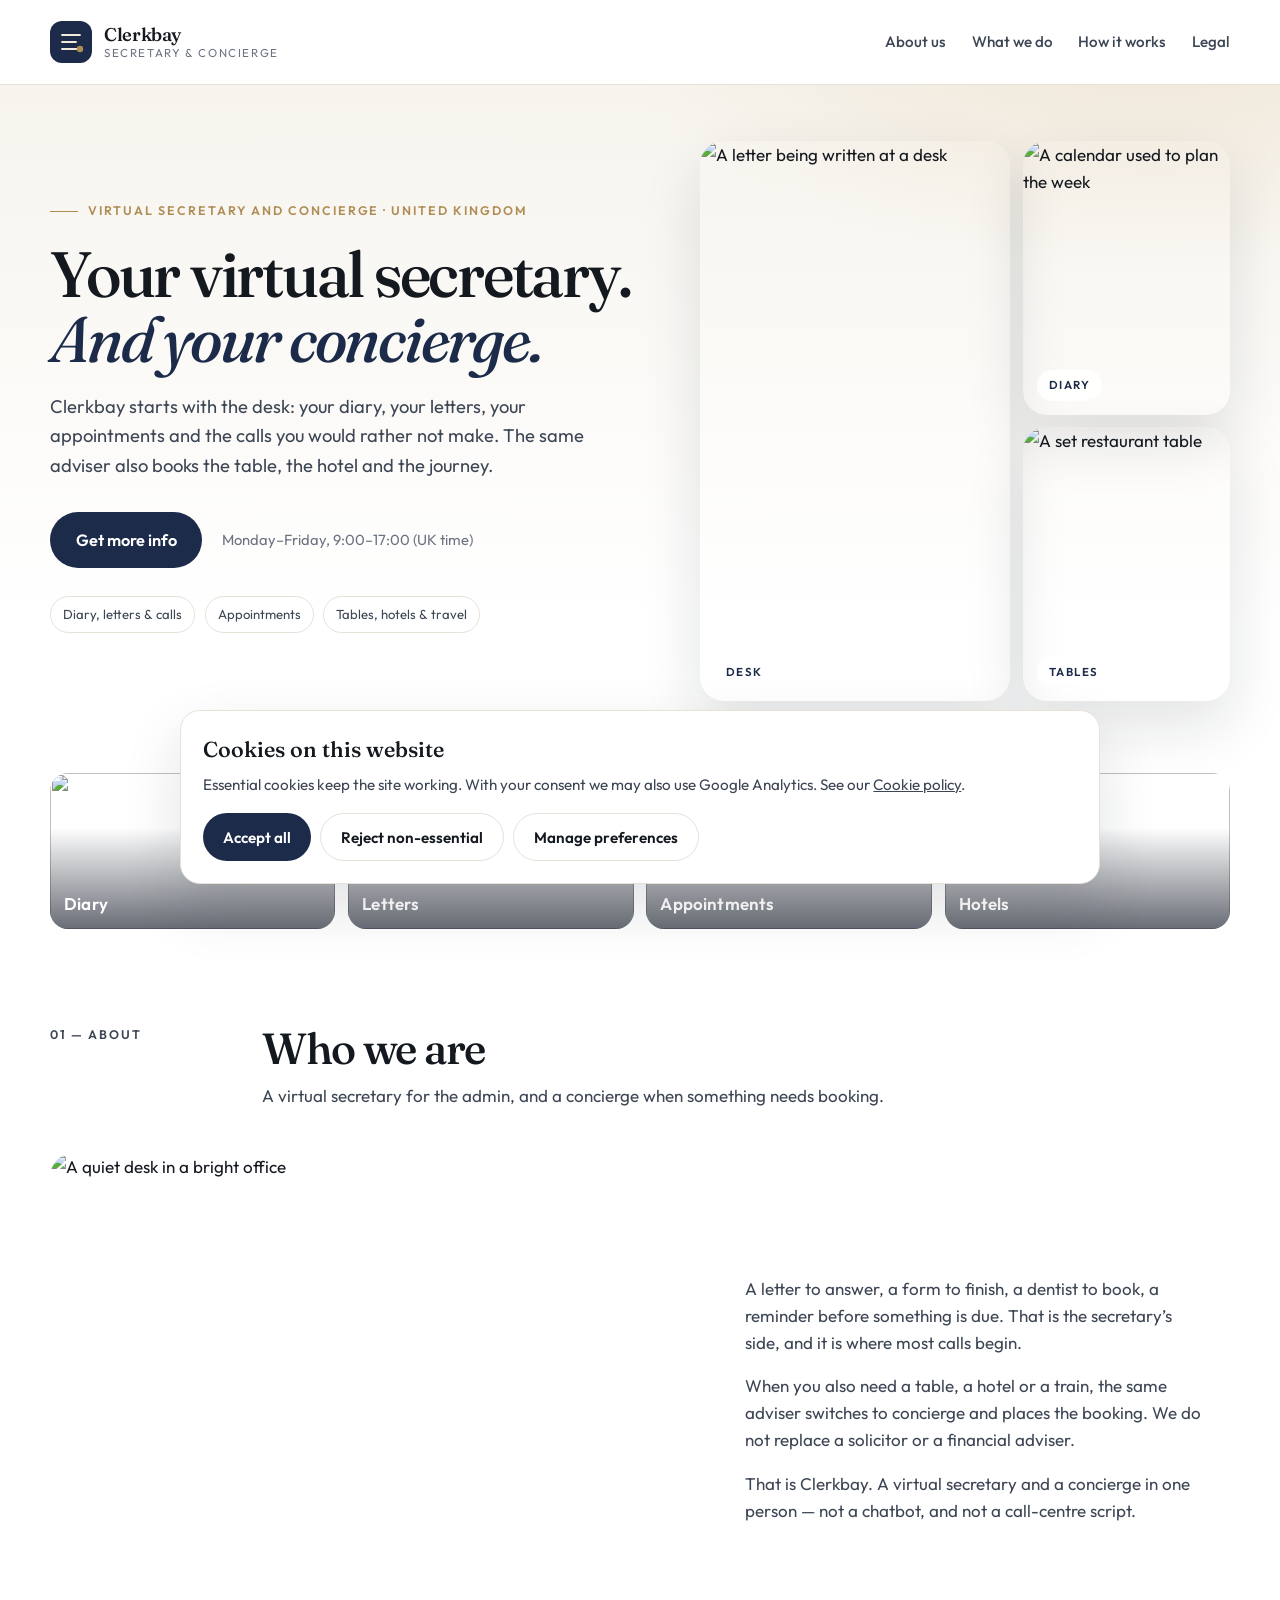
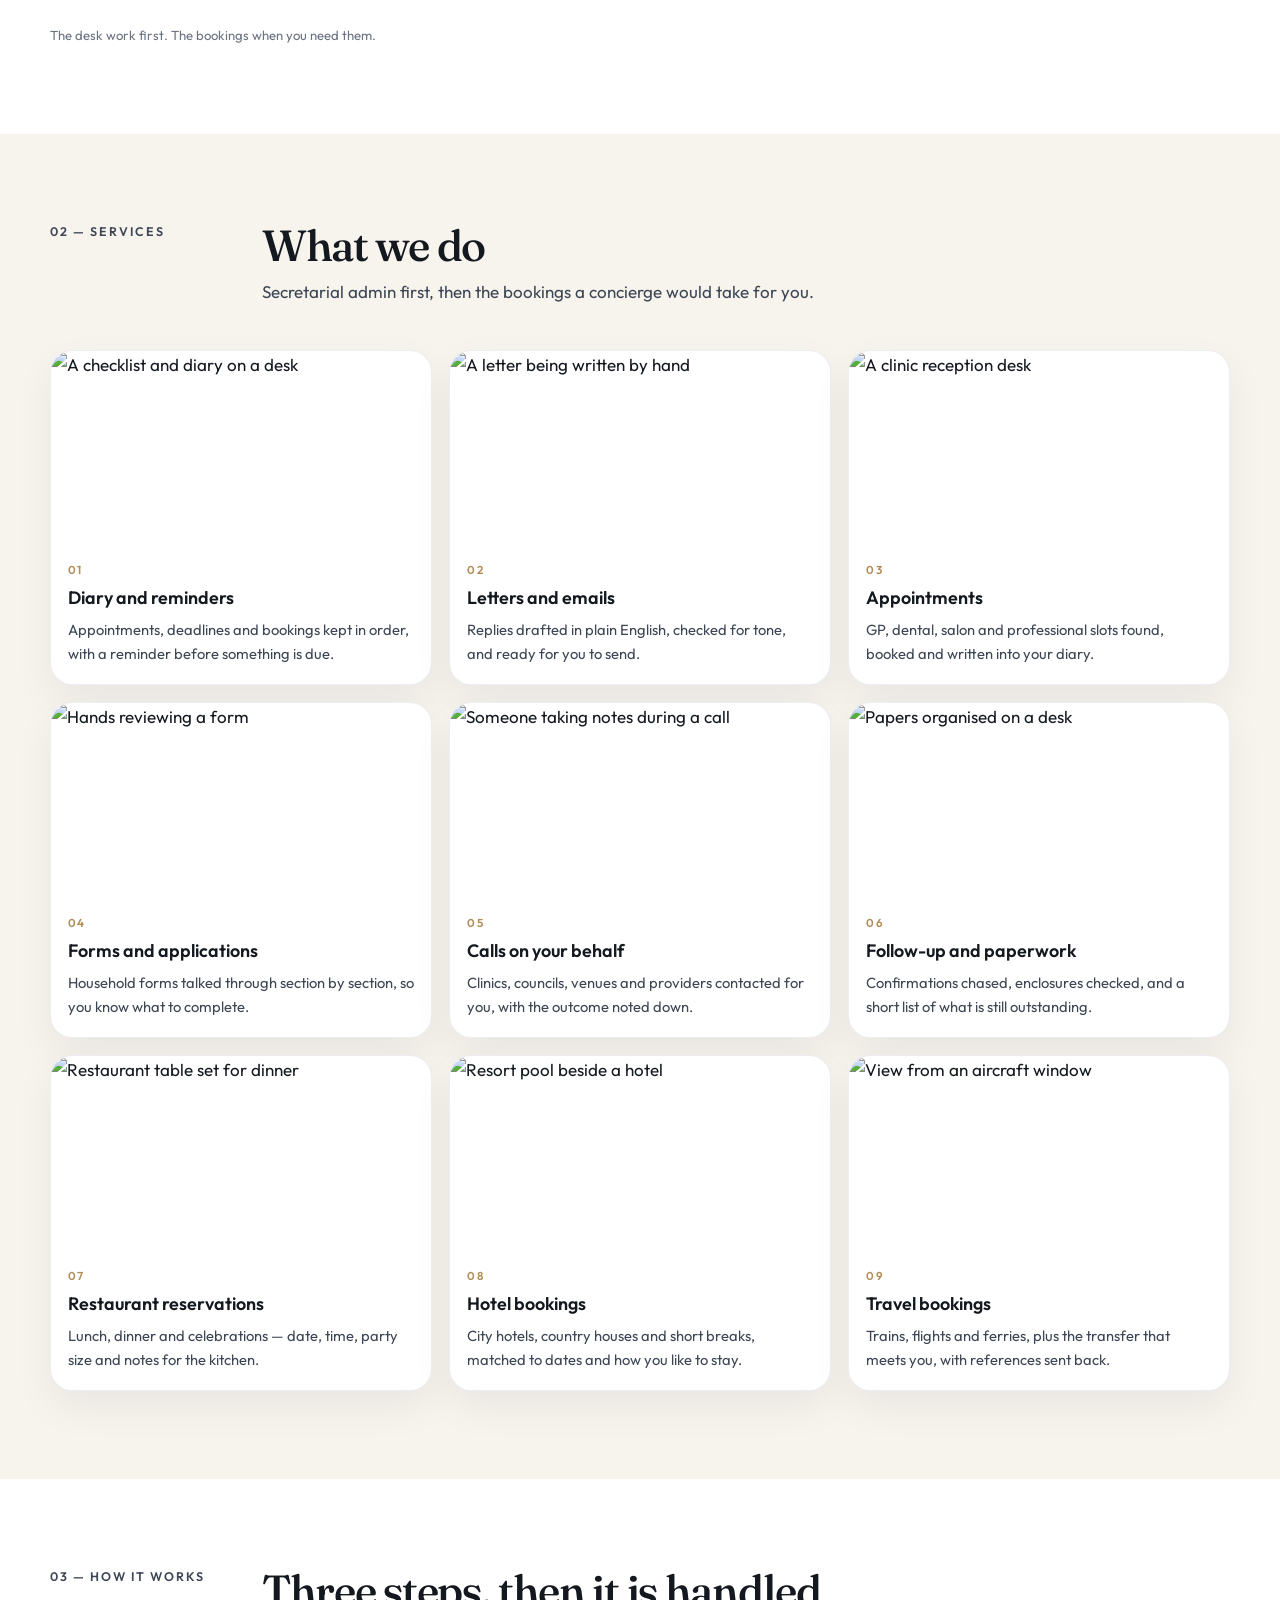
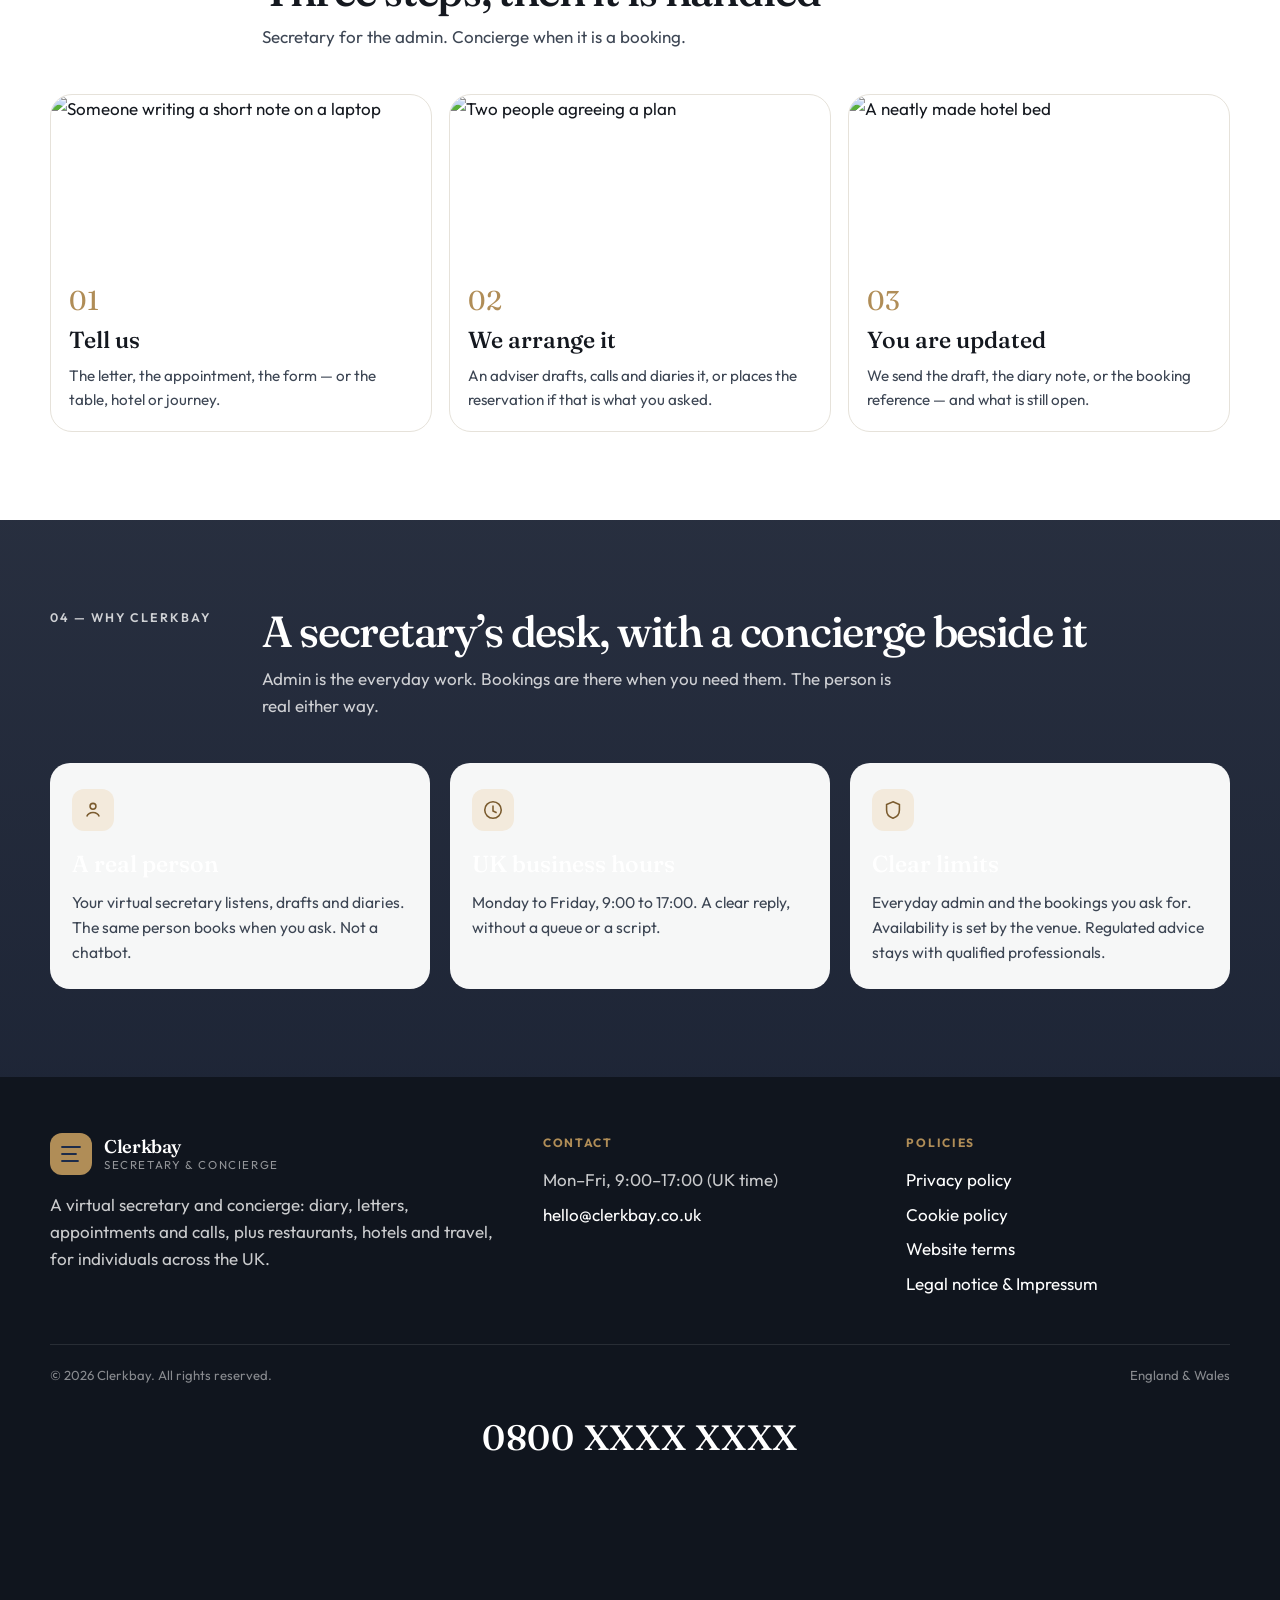
==== index.html @ 6babac9b "Initial commit of the Clerkbay static demo site. Co-authored-by: Cursor <cursoragent@cursor.com>" ====
<!DOCTYPE html>
<html lang="en-GB">
  <head>
    <meta charset="UTF-8" />
    <meta name="viewport" content="width=device-width, initial-scale=1.0" />
    <meta
      name="description"
      content="Clerkbay is a virtual secretary and a concierge. Diary, letters, appointments and calls, plus restaurant, hotel and travel bookings, for individuals in the UK."
    />
    <title>Clerkbay | Virtual secretary and concierge</title>
    <link rel="preconnect" href="https://fonts.googleapis.com" />
    <link rel="preconnect" href="https://fonts.gstatic.com" crossorigin />
    <link
      href="https://fonts.googleapis.com/css2?family=Fraunces:ital,opsz,wght@0,9..144,500;0,9..144,560;1,9..144,480&family=Outfit:wght@400;500;600&display=swap"
      rel="stylesheet"
    />
    <link rel="stylesheet" href="css/styles.css" />
    <script src="js/config.js" defer></script>
    <script src="js/site.js" defer></script>
  </head>
  <body>
    <header class="site-header">
      <div class="wrap header-bar">
        <a class="logo" href="index.html">
          <svg class="logo-mark" viewBox="0 0 42 42" aria-hidden="true">
            <rect width="42" height="42" rx="12" fill="#1c2b4a" />
            <path d="M12 14h18M12 21h14M12 28h16" stroke="#f3eadc" stroke-width="1.8" stroke-linecap="round" />
            <circle cx="30" cy="28" r="3.2" fill="#b08d57" />
          </svg>
          <span class="logo-text">
            <strong>Clerkbay</strong>
            <span>Secretary &amp; Concierge</span>
          </span>
        </a>
        <button class="menu-btn" type="button" aria-expanded="false" aria-label="Open menu">
          <svg width="20" height="20" viewBox="0 0 20 20" fill="none" stroke="currentColor" stroke-width="1.6">
            <path d="M3 5h14M3 10h14M3 15h14" />
          </svg>
        </button>
        <nav class="site-nav" aria-label="Primary">
          <a href="index.html#about">About us</a>
          <a href="index.html#services">What we do</a>
          <a href="index.html#how">How it works</a>
          <a href="legal.html">Legal</a>
        </nav>
      </div>
    </header>

    <main>
      <section class="hero" aria-labelledby="hero-title">
        <div class="wrap hero-grid">
          <div>
            <p class="kicker">Virtual secretary and concierge · United Kingdom</p>
            <h1 id="hero-title">Your virtual secretary. <em>And your concierge.</em></h1>
            <p class="lede">
              Clerkbay starts with the desk: your diary, your letters, your appointments and the calls you
              would rather not make. The same adviser also books the table, the hotel and the journey.
            </p>
            <div class="hero-actions">
              <a class="btn btn-navy btn-xl" href="#contact">Get more info</a>
              <p class="hours">Monday–Friday, 9:00–17:00 (UK time)</p>
            </div>
            <ul class="trust-row">
              <li>Diary, letters &amp; calls</li>
              <li>Appointments</li>
              <li>Tables, hotels &amp; travel</li>
            </ul>
          </div>
          <div class="collage" aria-hidden="false">
            <figure class="collage-main">
              <img
                src="https://images.unsplash.com/photo-1455390582262-044cdead277a?auto=format&fit=crop&w=1400&q=80"
                alt="A letter being written at a desk"
                width="900"
                height="1200"
              />
              <figcaption>Desk</figcaption>
            </figure>
            <figure>
              <img
                src="https://images.unsplash.com/photo-1506784983877-45594efa4cbe?auto=format&fit=crop&w=900&q=80"
                alt="A calendar used to plan the week"
                width="700"
                height="480"
              />
              <figcaption>Diary</figcaption>
            </figure>
            <figure>
              <img
                src="https://images.unsplash.com/photo-1414235077428-338989a2e8c0?auto=format&fit=crop&w=900&q=80"
                alt="A set restaurant table"
                width="700"
                height="480"
              />
              <figcaption>Tables</figcaption>
            </figure>
          </div>
        </div>
      </section>

      <section class="scenes" aria-label="What we arrange">
        <div class="wrap scenes-row">
          <a class="scene" href="#services">
            <img src="https://images.unsplash.com/photo-1484480974693-6ca0a78fb36b?auto=format&fit=crop&w=800&q=80" alt="" width="640" height="420" />
            <span>Diary</span>
          </a>
          <a class="scene" href="#services">
            <img src="https://images.unsplash.com/photo-1450101499163-c8848c66ca85?auto=format&fit=crop&w=800&q=80" alt="" width="640" height="420" />
            <span>Letters</span>
          </a>
          <a class="scene" href="#services">
            <img src="https://images.unsplash.com/photo-1576091160399-112ba8d25d1d?auto=format&fit=crop&w=800&q=80" alt="" width="640" height="420" />
            <span>Appointments</span>
          </a>
          <a class="scene" href="#services">
            <img src="https://images.unsplash.com/photo-1566073771259-6a8506099945?auto=format&fit=crop&w=800&q=80" alt="" width="640" height="420" />
            <span>Hotels</span>
          </a>
        </div>
      </section>

      <section class="section" id="about">
        <div class="wrap">
          <div class="section-head">
            <p class="section-index">01 — About</p>
            <div>
              <h2>Who we are</h2>
              <p>A virtual secretary for the admin, and a concierge when something needs booking.</p>
            </div>
          </div>
          <div class="split">
            <figure class="portrait">
              <img
                src="https://images.unsplash.com/photo-1497366216548-37526070297c?auto=format&fit=crop&w=1400&q=80"
                alt="A quiet desk in a bright office"
                width="1000"
                height="720"
              />
              <figcaption>The desk work first. The bookings when you need them.</figcaption>
            </figure>
            <div class="copy">
              <p>
                A letter to answer, a form to finish, a dentist to book, a reminder before something is due.
                That is the secretary’s side, and it is where most calls begin.
              </p>
              <p>
                When you also need a table, a hotel or a train, the same adviser switches to concierge and
                places the booking. We do not replace a solicitor or a financial adviser.
              </p>
              <p>
                That is Clerkbay. A virtual secretary and a concierge in one person — not a chatbot, and not a
                call-centre script.
              </p>
            </div>
          </div>
        </div>
      </section>

      <section class="section section-paper" id="services">
        <div class="wrap">
          <div class="section-head">
            <p class="section-index">02 — Services</p>
            <div>
              <h2>What we do</h2>
              <p>Secretarial admin first, then the bookings a concierge would take for you.</p>
            </div>
          </div>
          <div class="gallery">
            <article class="shot">
              <img src="https://images.unsplash.com/photo-1484480974693-6ca0a78fb36b?auto=format&fit=crop&w=900&q=80" alt="A checklist and diary on a desk" width="640" height="420" />
              <div class="shot-body">
                <span>01</span>
                <h3>Diary and reminders</h3>
                <p>Appointments, deadlines and bookings kept in order, with a reminder before something is due.</p>
              </div>
            </article>
            <article class="shot">
              <img src="https://images.unsplash.com/photo-1455390582262-044cdead277a?auto=format&fit=crop&w=900&q=80" alt="A letter being written by hand" width="640" height="420" />
              <div class="shot-body">
                <span>02</span>
                <h3>Letters and emails</h3>
                <p>Replies drafted in plain English, checked for tone, and ready for you to send.</p>
              </div>
            </article>
            <article class="shot">
              <img src="https://images.unsplash.com/photo-1576091160399-112ba8d25d1d?auto=format&fit=crop&w=900&q=80" alt="A clinic reception desk" width="640" height="420" />
              <div class="shot-body">
                <span>03</span>
                <h3>Appointments</h3>
                <p>GP, dental, salon and professional slots found, booked and written into your diary.</p>
              </div>
            </article>
            <article class="shot">
              <img src="https://images.unsplash.com/photo-1450101499163-c8848c66ca85?auto=format&fit=crop&w=900&q=80" alt="Hands reviewing a form" width="640" height="420" />
              <div class="shot-body">
                <span>04</span>
                <h3>Forms and applications</h3>
                <p>Household forms talked through section by section, so you know what to complete.</p>
              </div>
            </article>
            <article class="shot">
              <img src="https://images.unsplash.com/photo-1516321318423-f06f85e504b3?auto=format&fit=crop&w=900&q=80" alt="Someone taking notes during a call" width="640" height="420" />
              <div class="shot-body">
                <span>05</span>
                <h3>Calls on your behalf</h3>
                <p>Clinics, councils, venues and providers contacted for you, with the outcome noted down.</p>
              </div>
            </article>
            <article class="shot">
              <img src="https://images.unsplash.com/photo-1586281380349-632531db7ed4?auto=format&fit=crop&w=900&q=80" alt="Papers organised on a desk" width="640" height="420" />
              <div class="shot-body">
                <span>06</span>
                <h3>Follow-up and paperwork</h3>
                <p>Confirmations chased, enclosures checked, and a short list of what is still outstanding.</p>
              </div>
            </article>
            <article class="shot">
              <img src="https://images.unsplash.com/photo-1414235077428-338989a2e8c0?auto=format&fit=crop&w=900&q=80" alt="Restaurant table set for dinner" width="640" height="420" />
              <div class="shot-body">
                <span>07</span>
                <h3>Restaurant reservations</h3>
                <p>Lunch, dinner and celebrations — date, time, party size and notes for the kitchen.</p>
              </div>
            </article>
            <article class="shot">
              <img src="https://images.unsplash.com/photo-1566073771259-6a8506099945?auto=format&fit=crop&w=900&q=80" alt="Resort pool beside a hotel" width="640" height="420" />
              <div class="shot-body">
                <span>08</span>
                <h3>Hotel bookings</h3>
                <p>City hotels, country houses and short breaks, matched to dates and how you like to stay.</p>
              </div>
            </article>
            <article class="shot">
              <img src="https://images.unsplash.com/photo-1436491865332-7a61a109cc05?auto=format&fit=crop&w=900&q=80" alt="View from an aircraft window" width="640" height="420" />
              <div class="shot-body">
                <span>09</span>
                <h3>Travel bookings</h3>
                <p>Trains, flights and ferries, plus the transfer that meets you, with references sent back.</p>
              </div>
            </article>
          </div>
        </div>
      </section>

      <section class="section" id="how">
        <div class="wrap">
          <div class="section-head">
            <p class="section-index">03 — How it works</p>
            <div>
              <h2>Three steps, then it is handled</h2>
              <p>Secretary for the admin. Concierge when it is a booking.</p>
            </div>
          </div>
          <ol class="steps">
            <li>
              <img src="https://images.unsplash.com/photo-1516321318423-f06f85e504b3?auto=format&fit=crop&w=800&q=80" alt="Someone writing a short note on a laptop" width="640" height="400" />
              <div>
                <span>01</span>
                <h3>Tell us</h3>
                <p>The letter, the appointment, the form — or the table, hotel or journey.</p>
              </div>
            </li>
            <li>
              <img src="https://images.unsplash.com/photo-1521791136064-7986c2920216?auto=format&fit=crop&w=800&q=80" alt="Two people agreeing a plan" width="640" height="400" />
              <div>
                <span>02</span>
                <h3>We arrange it</h3>
                <p>An adviser drafts, calls and diaries it, or places the reservation if that is what you asked.</p>
              </div>
            </li>
            <li>
              <img src="https://images.unsplash.com/photo-1522771739844-6a9f6d5f14af?auto=format&fit=crop&w=800&q=80" alt="A neatly made hotel bed" width="640" height="400" />
              <div>
                <span>03</span>
                <h3>You are updated</h3>
                <p>We send the draft, the diary note, or the booking reference — and what is still open.</p>
              </div>
            </li>
          </ol>
        </div>
      </section>

      <section class="section section-why" id="why">
        <div class="wrap">
          <div class="section-head section-head-light">
            <p class="section-index">04 — Why Clerkbay</p>
            <div>
              <h2>A secretary’s desk, with a concierge beside it</h2>
              <p>Admin is the everyday work. Bookings are there when you need them. The person is real either way.</p>
            </div>
          </div>
          <div class="reasons">
            <article class="reason">
              <div class="reason-icon" aria-hidden="true">
                <svg width="22" height="22" viewBox="0 0 24 24" fill="none" stroke="currentColor" stroke-width="1.7">
                  <circle cx="12" cy="8" r="3.2" />
                  <path d="M5.2 19.2c1.1-3 3.3-4.5 6.8-4.5s5.7 1.5 6.8 4.5" />
                </svg>
              </div>
              <h3>A real person</h3>
              <p>Your virtual secretary listens, drafts and diaries. The same person books when you ask. Not a chatbot.</p>
            </article>
            <article class="reason">
              <div class="reason-icon" aria-hidden="true">
                <svg width="22" height="22" viewBox="0 0 24 24" fill="none" stroke="currentColor" stroke-width="1.7">
                  <circle cx="12" cy="12" r="9" />
                  <path d="M12 7v6l4 2" />
                </svg>
              </div>
              <h3>UK business hours</h3>
              <p>Monday to Friday, 9:00 to 17:00. A clear reply, without a queue or a script.</p>
            </article>
            <article class="reason">
              <div class="reason-icon" aria-hidden="true">
                <svg width="22" height="22" viewBox="0 0 24 24" fill="none" stroke="currentColor" stroke-width="1.7">
                  <path d="M12 3l7 3v6c0 5-3.2 7.8-7 9-3.8-1.2-7-4-7-9V6l7-3z" />
                </svg>
              </div>
              <h3>Clear limits</h3>
              <p>Everyday admin and the bookings you ask for. Availability is set by the venue. Regulated advice stays with qualified professionals.</p>
            </article>
          </div>
        </div>
      </section>

    </main>

    <footer class="site-footer">
      <div class="wrap">
        <div class="footer-grid">
          <div class="footer-brand">
            <a class="logo" href="index.html">
              <svg class="logo-mark" viewBox="0 0 42 42" aria-hidden="true">
                <rect width="42" height="42" rx="12" fill="#b08d57" />
                <path d="M12 14h18M12 21h14M12 28h16" stroke="#1c2b4a" stroke-width="1.8" stroke-linecap="round" />
              </svg>
              <span class="logo-text">
                <strong>Clerkbay</strong>
                <span>Secretary &amp; Concierge</span>
              </span>
            </a>
            <p>A virtual secretary and concierge: diary, letters, appointments and calls, plus restaurants, hotels and travel, for individuals across the UK.</p>
          </div>
          <div>
            <h2>Contact</h2>
            <ul>
              <li>Mon–Fri, 9:00–17:00 (UK time)</li>
              <li><a href="mailto:hello@clerkbay.co.uk">hello@clerkbay.co.uk</a></li>
            </ul>
          </div>
          <div>
            <h2>Policies</h2>
            <ul>
              <li><a href="privacy.html">Privacy policy</a></li>
              <li><a href="cookies.html">Cookie policy</a></li>
              <li><a href="terms.html">Website terms</a></li>
              <li><a href="legal.html">Legal notice &amp; Impressum</a></li>
            </ul>
          </div>
        </div>
        <div class="footer-base">
          <span>&copy; 2026 Clerkbay. All rights reserved.</span>
          <span>England &amp; Wales</span>
        </div>
        <p class="footer-phone" id="contact"><a href="tel:08000000000">0800 XXXX XXXX</a></p>
      </div>
    </footer>

    <div id="cookie-banner" class="cookie-banner" role="dialog" aria-labelledby="cookie-title">
      <div class="cookie-card">
        <h2 id="cookie-title">Cookies on this website</h2>
        <p>
          Essential cookies keep the site working. With your consent we may also use Google Analytics.
          See our <a href="cookies.html">Cookie policy</a>.
        </p>
        <div class="cookie-actions">
          <button type="button" class="btn btn-navy" data-cookie-accept-all>Accept all</button>
          <button type="button" class="btn btn-ghost" data-cookie-reject>Reject non-essential</button>
          <button type="button" class="btn btn-ghost" data-cookie-manage>Manage preferences</button>
        </div>
        <div id="cookie-panel" class="cookie-panel">
          <div class="cookie-option">
            <input type="checkbox" id="cookie-essential" checked disabled />
            <div>
              <label for="cookie-essential">Strictly necessary</label>
              <p>Required for cookie consent. Always on.</p>
            </div>
          </div>
          <div class="cookie-option">
            <input type="checkbox" id="cookie-analytics" />
            <div>
              <label for="cookie-analytics">Analytics (Google)</label>
              <p>Loaded only if you consent and tracking is switched on in our configuration.</p>
            </div>
          </div>
          <button type="button" class="btn btn-navy" data-cookie-save>Save preferences</button>
        </div>
      </div>
    </div>
  </body>
</html>
---- css/styles.css ----
:root {
  --ink: #14181f;
  --ink-soft: #3d4654;
  --muted: #6b7280;
  --line: #e6e2da;
  --paper: #f7f4ee;
  --white: #ffffff;
  --navy: #1c2b4a;
  --navy-deep: #121c33;
  --gold: #b08d57;
  --gold-soft: #f3eadc;
  --radius: 18px;
  --shadow: 0 24px 60px rgba(20, 24, 31, 0.12);
  --serif: "Fraunces", "Iowan Old Style", Georgia, serif;
  --sans: "Outfit", system-ui, sans-serif;
  --max: 1180px;
}

*,
*::before,
*::after {
  box-sizing: border-box;
}

html {
  scroll-behavior: smooth;
}

body {
  margin: 0;
  color: var(--ink);
  background: var(--white);
  font-family: var(--sans);
  font-size: 1.0625rem;
  line-height: 1.6;
  -webkit-font-smoothing: antialiased;
}

img {
  max-width: 100%;
  display: block;
}

a {
  color: inherit;
}

.wrap {
  width: min(100% - 2.75rem, var(--max));
  margin-inline: auto;
}

/* ——— Header ——— */
.site-header {
  position: sticky;
  top: 0;
  z-index: 50;
  background: rgba(255, 255, 255, 0.94);
  backdrop-filter: blur(16px);
  border-bottom: 1px solid var(--line);
}

.header-bar {
  display: flex;
  align-items: center;
  gap: 1.5rem;
  min-height: 84px;
}

.logo {
  display: flex;
  align-items: center;
  gap: 0.75rem;
  text-decoration: none;
  flex-shrink: 0;
}

.logo-mark {
  width: 42px;
  height: 42px;
}

.logo-text {
  display: flex;
  flex-direction: column;
  line-height: 1.05;
}

.logo-text strong {
  font-family: var(--serif);
  font-weight: 560;
  font-size: 1.15rem;
  letter-spacing: -0.02em;
}

.logo-text span {
  font-size: 0.72rem;
  letter-spacing: 0.14em;
  text-transform: uppercase;
  color: var(--muted);
  margin-top: 0.2rem;
}

.site-nav {
  display: flex;
  align-items: center;
  gap: 1.6rem;
  margin-left: auto;
}

.site-nav a {
  text-decoration: none;
  font-size: 0.95rem;
  font-weight: 500;
  color: var(--ink-soft);
}

.site-nav a:hover,
.site-nav a[aria-current="page"] {
  color: var(--ink);
}

.header-call {
  display: flex;
  align-items: center;
  gap: 0.85rem;
  margin-left: 0.5rem;
  padding-left: 1.25rem;
  border-left: 1px solid var(--line);
}

.header-number {
  text-decoration: none;
  text-align: right;
}

.header-number small {
  display: block;
  font-size: 0.68rem;
  letter-spacing: 0.12em;
  text-transform: uppercase;
  color: var(--muted);
}

.header-number strong {
  font-family: var(--serif);
  font-size: 1.15rem;
  font-weight: 560;
  letter-spacing: 0.01em;
}

.btn {
  display: inline-flex;
  align-items: center;
  justify-content: center;
  gap: 0.45rem;
  min-height: 48px;
  padding: 0.7rem 1.25rem;
  border-radius: 999px;
  border: 0;
  text-decoration: none;
  font-family: var(--sans);
  font-weight: 600;
  font-size: 0.95rem;
  cursor: pointer;
}

.btn-navy {
  background: var(--navy);
  color: #fff;
}

.btn-navy:hover {
  background: var(--navy-deep);
}

.btn-gold {
  background: var(--gold);
  color: #1a140c;
}

.btn-gold:hover {
  filter: brightness(1.05);
}

.btn-ghost {
  background: transparent;
  color: var(--ink);
  border: 1px solid var(--line);
}

.menu-btn {
  display: none;
  margin-left: auto;
  width: 46px;
  height: 46px;
  border-radius: 12px;
  border: 1px solid var(--line);
  background: #fff;
  cursor: pointer;
}

/* ——— Hero ——— */
.hero {
  background:
    radial-gradient(900px 420px at 90% -10%, #efe6d6 0%, transparent 60%),
    linear-gradient(180deg, var(--paper) 0%, #fff 78%);
  padding: 3.5rem 0 4.5rem;
}

.hero-grid {
  display: grid;
  grid-template-columns: 1.05fr 0.95fr;
  gap: 4rem;
  align-items: center;
}

.kicker {
  display: inline-flex;
  align-items: center;
  gap: 0.6rem;
  margin: 0 0 1.25rem;
  font-size: 0.78rem;
  font-weight: 600;
  letter-spacing: 0.16em;
  text-transform: uppercase;
  color: var(--gold);
}

.kicker::before {
  content: "";
  width: 28px;
  height: 1px;
  background: var(--gold);
}

.hero h1 {
  margin: 0 0 1.25rem;
  font-family: var(--serif);
  font-weight: 520;
  font-size: clamp(2.7rem, 5vw, 4.4rem);
  line-height: 1.02;
  letter-spacing: -0.035em;
}

.hero h1 em {
  font-style: italic;
  font-weight: 480;
  color: var(--navy);
}

.lede {
  margin: 0 0 2rem;
  max-width: 38rem;
  font-size: 1.15rem;
  color: var(--ink-soft);
}

.hero-actions {
  display: flex;
  flex-wrap: wrap;
  align-items: center;
  gap: 1.25rem;
  margin-bottom: 1.75rem;
}

.btn-xl {
  min-height: 56px;
  padding: 0.9rem 1.6rem;
  font-size: 1.02rem;
}

.hours {
  margin: 0;
  color: var(--muted);
  font-size: 0.92rem;
}

.trust-row {
  display: flex;
  flex-wrap: wrap;
  gap: 0.6rem;
  margin-top: 1.75rem;
  padding: 0;
  list-style: none;
}

.trust-row li {
  padding: 0.45rem 0.75rem;
  border-radius: 999px;
  background: #fff;
  border: 1px solid var(--line);
  font-size: 0.82rem;
  color: var(--ink-soft);
}

.hero-figure {
  position: relative;
  margin: 0;
}

.hero-figure img {
  width: 100%;
  height: 620px;
  object-fit: cover;
  border-radius: 28px;
  box-shadow: var(--shadow);
}

.hero-card {
  position: absolute;
  left: -28px;
  bottom: 28px;
  width: min(280px, 80%);
  padding: 1.15rem 1.2rem;
  background: #fff;
  border-radius: 16px;
  box-shadow: var(--shadow);
}

.hero-card span {
  display: block;
  font-size: 0.72rem;
  letter-spacing: 0.12em;
  text-transform: uppercase;
  color: var(--muted);
}

.hero-card strong {
  display: block;
  margin-top: 0.25rem;
  font-family: var(--serif);
  font-size: 1.55rem;
  font-weight: 560;
}

.hero-card p {
  margin: 0.35rem 0 0;
  font-size: 0.88rem;
  color: var(--ink-soft);
}

/* ——— Sections ——— */
.section {
  padding: 5.5rem 0;
}

.section-paper {
  background: var(--paper);
}

.section-head {
  display: grid;
  grid-template-columns: 180px 1fr;
  gap: 2rem;
  margin-bottom: 2.75rem;
  align-items: start;
}

.section-index {
  font-size: 0.78rem;
  letter-spacing: 0.16em;
  text-transform: uppercase;
  color: var(--gold);
  font-weight: 600;
}

.section-head h2 {
  margin: 0 0 0.6rem;
  font-family: var(--serif);
  font-weight: 520;
  font-size: clamp(2rem, 3.4vw, 3rem);
  letter-spacing: -0.03em;
  line-height: 1.08;
}

.section-head p {
  margin: 0;
  max-width: 40rem;
  color: var(--ink-soft);
}

.split {
  display: grid;
  grid-template-columns: 1.05fr 0.95fr;
  gap: 3.5rem;
  align-items: center;
}

.portrait {
  margin: 0;
  position: relative;
}

.portrait img {
  width: 100%;
  height: 460px;
  object-fit: cover;
  border-radius: 24px;
}

.portrait figcaption {
  margin-top: 0.75rem;
  font-size: 0.82rem;
  color: var(--muted);
}

.copy p {
  margin: 0 0 1rem;
  color: var(--ink-soft);
}

.copy p:last-child {
  margin-bottom: 0;
}

.services {
  display: grid;
  grid-template-columns: 1fr 1fr;
  gap: 0;
  border-top: 1px solid var(--line);
}

.service {
  padding: 1.6rem 1.5rem 1.6rem 0;
  border-bottom: 1px solid var(--line);
}

.service:nth-child(odd) {
  padding-right: 2.5rem;
  border-right: 1px solid var(--line);
}

.service:nth-child(even) {
  padding-left: 2.5rem;
}

.service-no {
  display: block;
  margin-bottom: 0.45rem;
  font-size: 0.75rem;
  letter-spacing: 0.14em;
  color: var(--gold);
  font-weight: 600;
}

.service h3 {
  margin: 0 0 0.4rem;
  font-size: 1.15rem;
  font-weight: 600;
}

.service p {
  margin: 0;
  color: var(--ink-soft);
  font-size: 0.98rem;
}

.reasons {
  display: grid;
  grid-template-columns: repeat(3, 1fr);
  gap: 1.25rem;
}

.reason {
  padding: 1.6rem 1.4rem 1.5rem;
  background: #fff;
  border-radius: 20px;
  border: 1px solid var(--line);
}

.reason h3 {
  margin: 0.9rem 0 0.45rem;
  font-family: var(--serif);
  font-weight: 520;
  font-size: 1.45rem;
}

.reason p {
  margin: 0;
  color: var(--ink-soft);
  font-size: 0.98rem;
}

.reason-icon {
  width: 42px;
  height: 42px;
  border-radius: 12px;
  display: grid;
  place-items: center;
  background: var(--gold-soft);
  color: #7a5b2e;
}

/* ——— Collage, scenes, gallery ——— */
.collage {
  display: grid;
  grid-template-columns: 1.35fr 0.9fr;
  grid-template-rows: 1fr 1fr;
  gap: 0.8rem;
  min-height: 560px;
}

.collage figure {
  position: relative;
  margin: 0;
  overflow: hidden;
  border-radius: 24px;
  box-shadow: var(--shadow);
}

.collage-main {
  grid-row: 1 / span 2;
}

.collage img {
  width: 100%;
  height: 100%;
  object-fit: cover;
}

.collage figcaption {
  position: absolute;
  left: 14px;
  bottom: 14px;
  padding: 0.38rem 0.75rem;
  border-radius: 999px;
  background: rgba(255, 255, 255, 0.94);
  font-size: 0.72rem;
  font-weight: 600;
  letter-spacing: 0.12em;
  text-transform: uppercase;
  color: var(--navy);
}

.scenes {
  padding-bottom: 0.5rem;
}

.scenes-row {
  display: grid;
  grid-template-columns: repeat(4, 1fr);
  gap: 0.8rem;
}

.scene {
  position: relative;
  display: block;
  height: 156px;
  border-radius: 18px;
  overflow: hidden;
  text-decoration: none;
}

.scene img {
  width: 100%;
  height: 100%;
  object-fit: cover;
  transition: transform 0.45s ease;
}

.scene:hover img {
  transform: scale(1.06);
}

.scene::after {
  content: "";
  position: absolute;
  inset: 0;
  background: linear-gradient(180deg, transparent 35%, rgba(12, 18, 32, 0.62));
}

.scene span {
  position: absolute;
  z-index: 1;
  left: 14px;
  bottom: 12px;
  color: #fff;
  font-weight: 600;
  letter-spacing: 0.01em;
}

.gallery {
  display: grid;
  grid-template-columns: repeat(3, 1fr);
  gap: 1.1rem;
}

.shot {
  background: #fff;
  border-radius: 22px;
  overflow: hidden;
  border: 1px solid rgba(28, 43, 74, 0.08);
  box-shadow: 0 16px 40px rgba(20, 24, 31, 0.06);
}

.shot img {
  width: 100%;
  height: 188px;
  object-fit: cover;
}

.shot-body {
  padding: 0.95rem 1.05rem 1.15rem;
}

.shot-body span {
  font-size: 0.72rem;
  letter-spacing: 0.14em;
  color: var(--gold);
  font-weight: 600;
}

.shot-body h3 {
  margin: 0.2rem 0 0.35rem;
  font-size: 1.12rem;
  font-weight: 600;
}

.shot-body p {
  margin: 0;
  color: var(--ink-soft);
  font-size: 0.92rem;
}

.steps {
  display: grid;
  grid-template-columns: repeat(3, 1fr);
  gap: 1.1rem;
  margin: 0;
  padding: 0;
  list-style: none;
}

.steps li {
  background: #fff;
  border-radius: 22px;
  overflow: hidden;
  border: 1px solid var(--line);
}

.steps img {
  width: 100%;
  height: 176px;
  object-fit: cover;
}

.steps li > div {
  padding: 1rem 1.1rem 1.2rem;
}

.steps span {
  font-family: var(--serif);
  font-size: 1.7rem;
  color: var(--gold);
  line-height: 1;
}

.steps h3 {
  margin: 0.2rem 0 0.35rem;
  font-family: var(--serif);
  font-weight: 520;
  font-size: 1.45rem;
}

.steps p {
  margin: 0;
  color: var(--ink-soft);
  font-size: 0.95rem;
}

.section-why {
  background:
    linear-gradient(180deg, rgba(16, 24, 42, 0.9), rgba(16, 24, 42, 0.94)),
    url("https://images.unsplash.com/photo-1542314831-068cd1dbfeeb?auto=format&fit=crop&w=1800&q=70") center / cover;
  color: #fff;
}

.section-head-light h2 {
  color: #fff;
}

.section-head-light p {
  color: rgba(255, 255, 255, 0.78);
}

.section-why .reason {
  background: rgba(255, 255, 255, 0.96);
  border: 0;
}

/* ——— Call band ——— */
.call-band {
  margin: 0 0 5rem;
}

.call-panel {
  display: grid;
  grid-template-columns: 1.2fr 0.8fr;
  gap: 2rem;
  align-items: center;
  padding: 2.5rem;
  border-radius: 28px;
  background: var(--navy);
  color: #fff;
  overflow: hidden;
  position: relative;
}

.call-panel h2 {
  margin: 0 0 0.6rem;
  font-family: var(--serif);
  font-weight: 500;
  font-size: clamp(2rem, 3vw, 2.8rem);
  letter-spacing: -0.03em;
  line-height: 1.08;
}

.call-panel p {
  margin: 0;
  color: rgba(255, 255, 255, 0.78);
  max-width: 36rem;
}

.call-side {
  justify-self: end;
  text-align: right;
}

.call-side .big-number {
  display: block;
  margin: 0 0 1rem;
  font-family: var(--serif);
  font-size: clamp(1.8rem, 3vw, 2.4rem);
  text-decoration: none;
  letter-spacing: 0.01em;
}

.call-side small {
  display: block;
  margin-bottom: 1rem;
  color: rgba(255, 255, 255, 0.65);
}

/* ——— Footer ——— */
.site-footer {
  background: #10151e;
  color: rgba(255, 255, 255, 0.78);
  padding: 3.5rem 0 1.5rem;
}

body:has(#cookie-banner.is-visible) .site-footer {
  padding-bottom: 12rem;
}

.footer-grid {
  display: grid;
  grid-template-columns: 1.4fr 1fr 1fr;
  gap: 2.5rem;
  padding-bottom: 2.5rem;
  border-bottom: 1px solid rgba(255, 255, 255, 0.1);
}

.site-footer .logo-text strong,
.site-footer .logo-text span {
  color: #fff;
}

.site-footer .logo-text span {
  color: rgba(255, 255, 255, 0.55);
}

.footer-brand p {
  margin: 1rem 0 0;
  max-width: 28rem;
}

.site-footer h2 {
  margin: 0 0 0.9rem;
  font-size: 0.75rem;
  letter-spacing: 0.14em;
  text-transform: uppercase;
  color: var(--gold);
}

.site-footer ul {
  margin: 0;
  padding: 0;
  list-style: none;
}

.site-footer li {
  margin: 0 0 0.45rem;
}

.site-footer a {
  color: #fff;
  text-decoration: none;
}

.site-footer a:hover {
  text-decoration: underline;
}

.footer-phone {
  scroll-margin: 6rem 0 2rem;
  margin: 1.5rem 0 0.25rem;
  text-align: center;
  font-family: var(--serif);
  font-size: clamp(1.7rem, 3vw, 2.2rem);
  letter-spacing: 0.02em;
  font-weight: 520;
}

.footer-phone a {
  color: #fff;
  text-decoration: none;
}

.footer-base {
  display: flex;
  justify-content: space-between;
  gap: 1rem;
  flex-wrap: wrap;
  padding-top: 1.25rem;
  font-size: 0.82rem;
  color: rgba(255, 255, 255, 0.5);
}

/* ——— Legal ——— */
.legal {
  padding: 3.5rem 0 5rem;
  background: linear-gradient(180deg, var(--paper), #fff 220px);
}

.legal h1 {
  margin: 0 0 0.4rem;
  font-family: var(--serif);
  font-weight: 520;
  font-size: clamp(2.2rem, 4vw, 3.2rem);
  letter-spacing: -0.03em;
}

.updated {
  margin: 0 0 2rem;
  color: var(--muted);
}

.legal-body {
  max-width: 760px;
}

.legal-body h2 {
  margin: 2.2rem 0 0.6rem;
  font-family: var(--serif);
  font-weight: 540;
  font-size: 1.55rem;
}

.legal-body h3 {
  margin: 1.4rem 0 0.4rem;
  font-size: 1.05rem;
}

.legal-body p,
.legal-body li {
  color: var(--ink-soft);
}

.legal-body a {
  color: var(--navy);
}

.ph {
  background: var(--gold-soft);
  color: #6b4e24;
  padding: 0.05em 0.35em;
  border-radius: 4px;
  font-family: ui-monospace, monospace;
  font-size: 0.88em;
}

.cookie-table {
  width: 100%;
  border-collapse: collapse;
  font-size: 0.95rem;
}

.cookie-table th,
.cookie-table td {
  text-align: left;
  padding: 0.65rem 0.4rem;
  border-bottom: 1px solid var(--line);
  vertical-align: top;
}

/* ——— Cookies ——— */
.cookie-banner {
  position: fixed;
  z-index: 80;
  left: 1rem;
  right: 1rem;
  bottom: 1rem;
  display: none;
}

.cookie-banner.is-visible {
  display: block;
}

.cookie-card {
  width: min(920px, 100%);
  margin: 0 auto;
  padding: 1.35rem 1.4rem;
  background: #fff;
  border: 1px solid var(--line);
  border-radius: 20px;
  box-shadow: var(--shadow);
}

.cookie-card h2 {
  margin: 0 0 0.35rem;
  font-family: var(--serif);
  font-size: 1.35rem;
  font-weight: 540;
}

.cookie-card p {
  margin: 0 0 1rem;
  color: var(--ink-soft);
  font-size: 0.95rem;
}

.cookie-actions {
  display: flex;
  flex-wrap: wrap;
  gap: 0.55rem;
}

.cookie-panel {
  display: none;
  margin-top: 1rem;
  padding-top: 1rem;
  border-top: 1px solid var(--line);
}

.cookie-panel.is-open {
  display: block;
}

.cookie-option {
  display: flex;
  gap: 0.75rem;
  margin-bottom: 0.9rem;
}

.cookie-option label {
  font-weight: 600;
}

.cookie-option p {
  margin: 0.2rem 0 0;
  font-size: 0.85rem;
}

@media (max-width: 980px) {
  .menu-btn {
    display: grid;
    place-items: center;
  }

  .site-nav,
  .header-call {
    display: none;
  }

  .site-header.is-open .site-nav,
  .site-header.is-open .header-call {
    display: flex;
  }

  .site-header.is-open .header-bar {
    flex-wrap: wrap;
    padding-bottom: 1rem;
  }

  .site-header.is-open .site-nav {
    order: 4;
    width: 100%;
    flex-direction: column;
    align-items: flex-start;
    margin: 0;
    padding-top: 0.5rem;
    gap: 0.85rem;
  }

  .site-header.is-open .header-call {
    order: 5;
    width: 100%;
    margin: 0;
    padding: 0.75rem 0 0;
    border-left: 0;
    border-top: 1px solid var(--line);
    justify-content: space-between;
  }

  .hero-grid,
  .split,
  .reasons,
  .footer-grid,
  .call-panel,
  .section-head,
  .collage,
  .gallery,
  .steps {
    grid-template-columns: 1fr;
  }

  .scenes-row {
    grid-template-columns: 1fr 1fr;
  }

  .collage {
    min-height: 0;
  }

  .collage-main {
    grid-row: auto;
    min-height: 320px;
  }

  .collage figure:not(.collage-main) {
    min-height: 180px;
  }

  .hero-figure img,
  .portrait img {
    height: 420px;
  }

  .hero-card {
    left: 16px;
    bottom: 16px;
  }

  .services {
    grid-template-columns: 1fr;
  }

  .service:nth-child(odd),
  .service:nth-child(even) {
    padding-left: 0;
    padding-right: 0;
    border-right: 0;
  }

  .call-side {
    justify-self: start;
    text-align: left;
  }
}
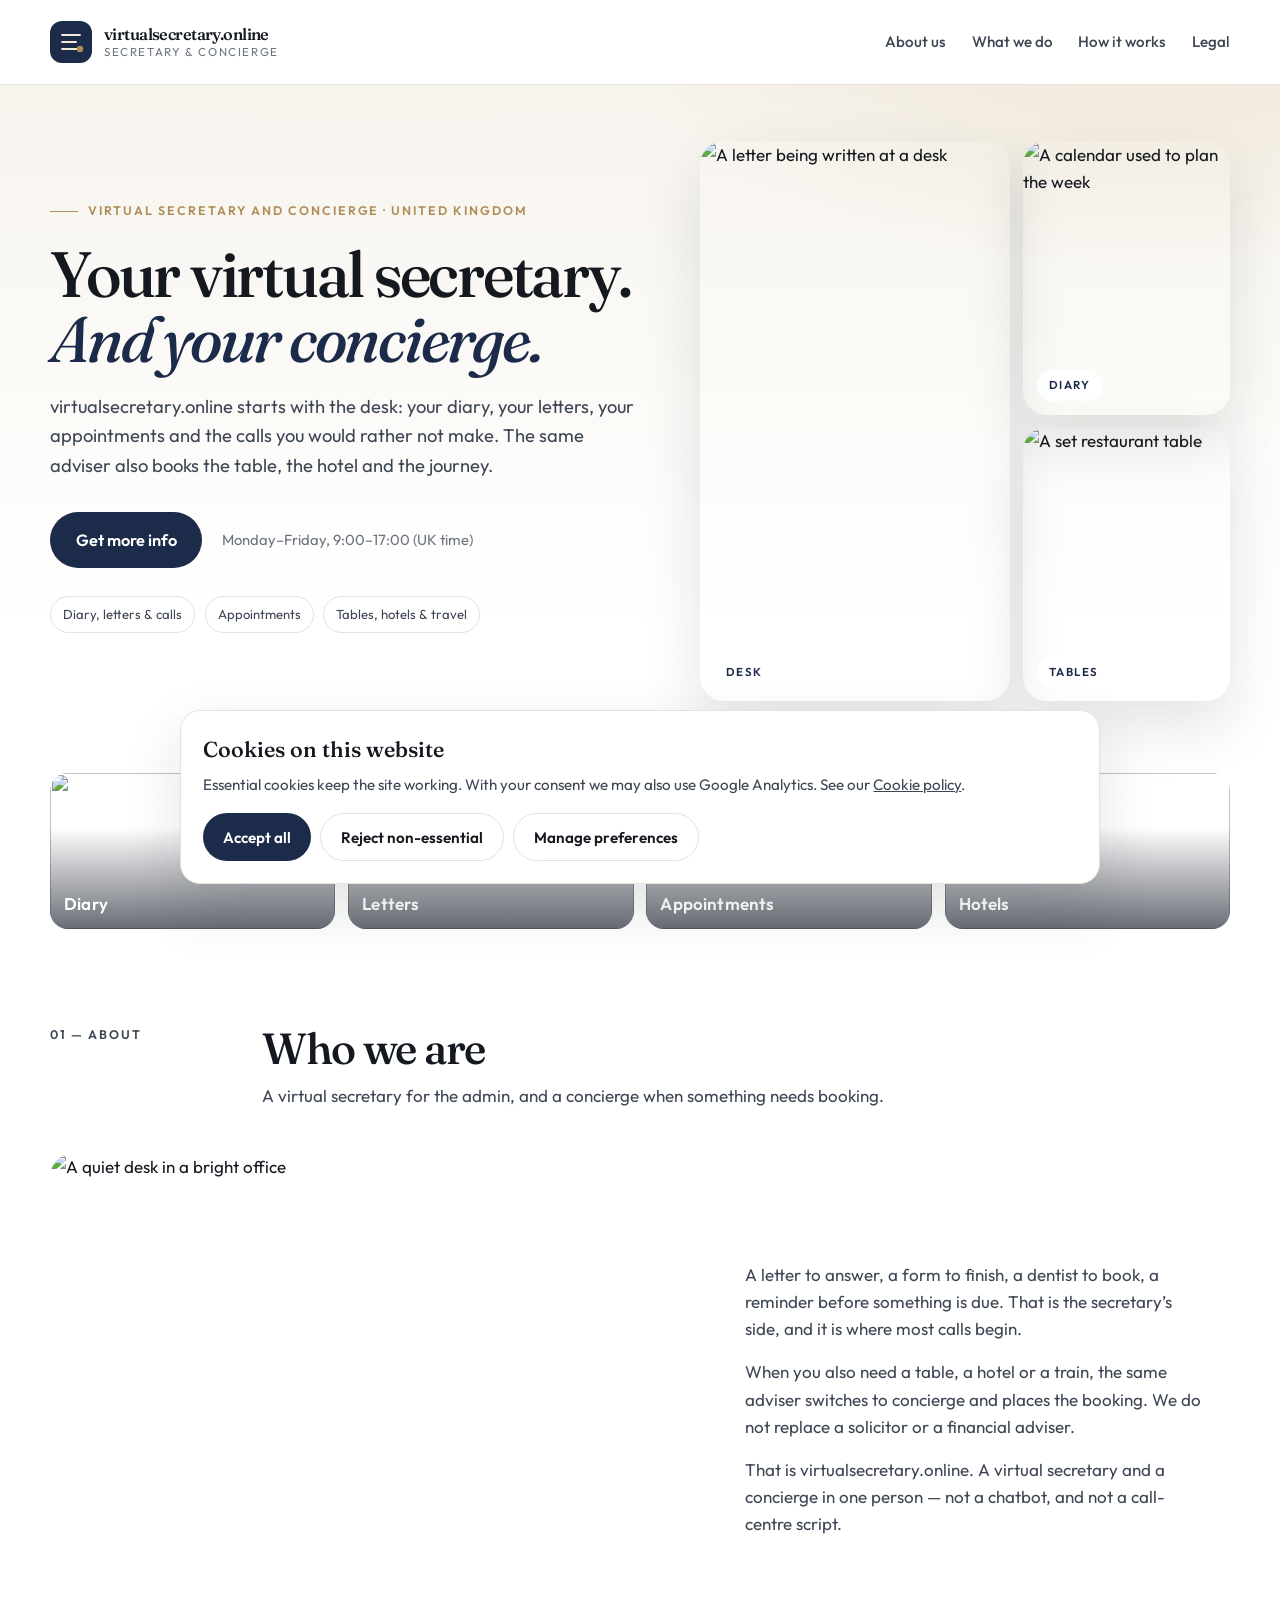
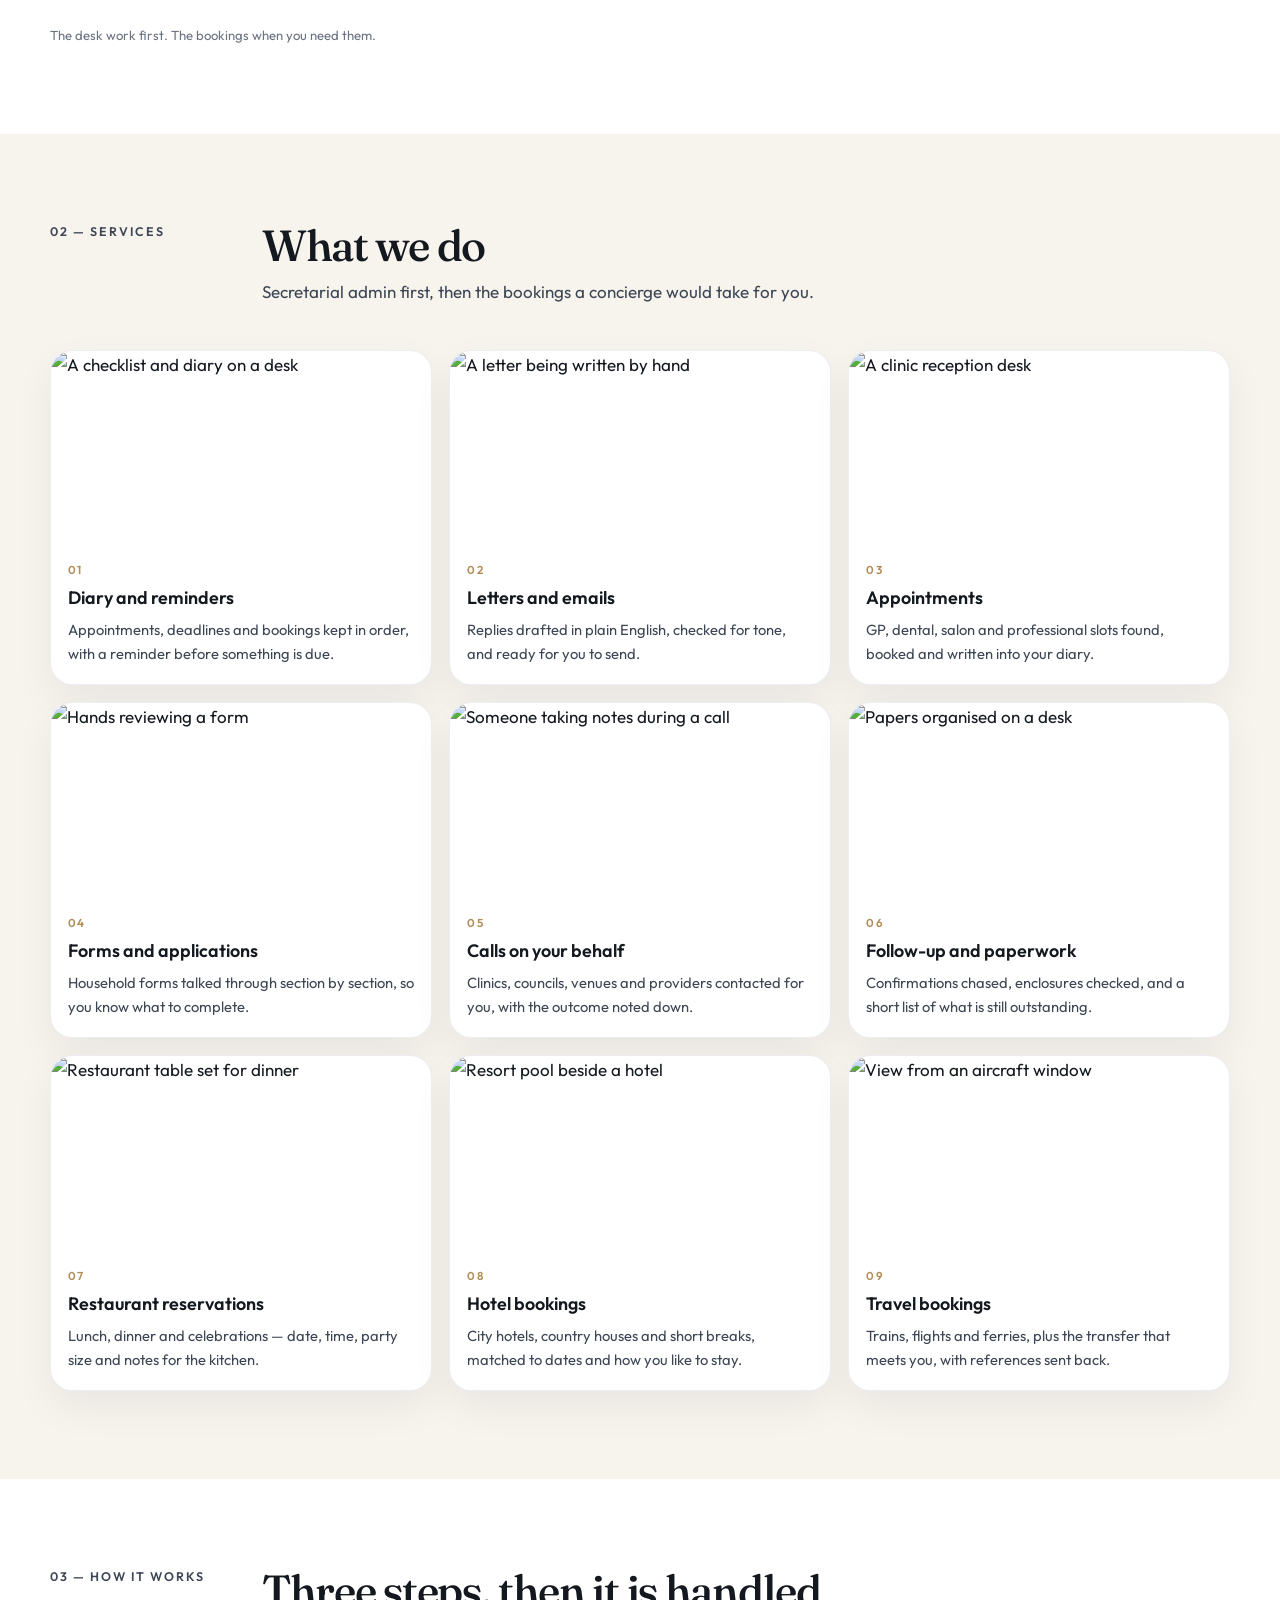
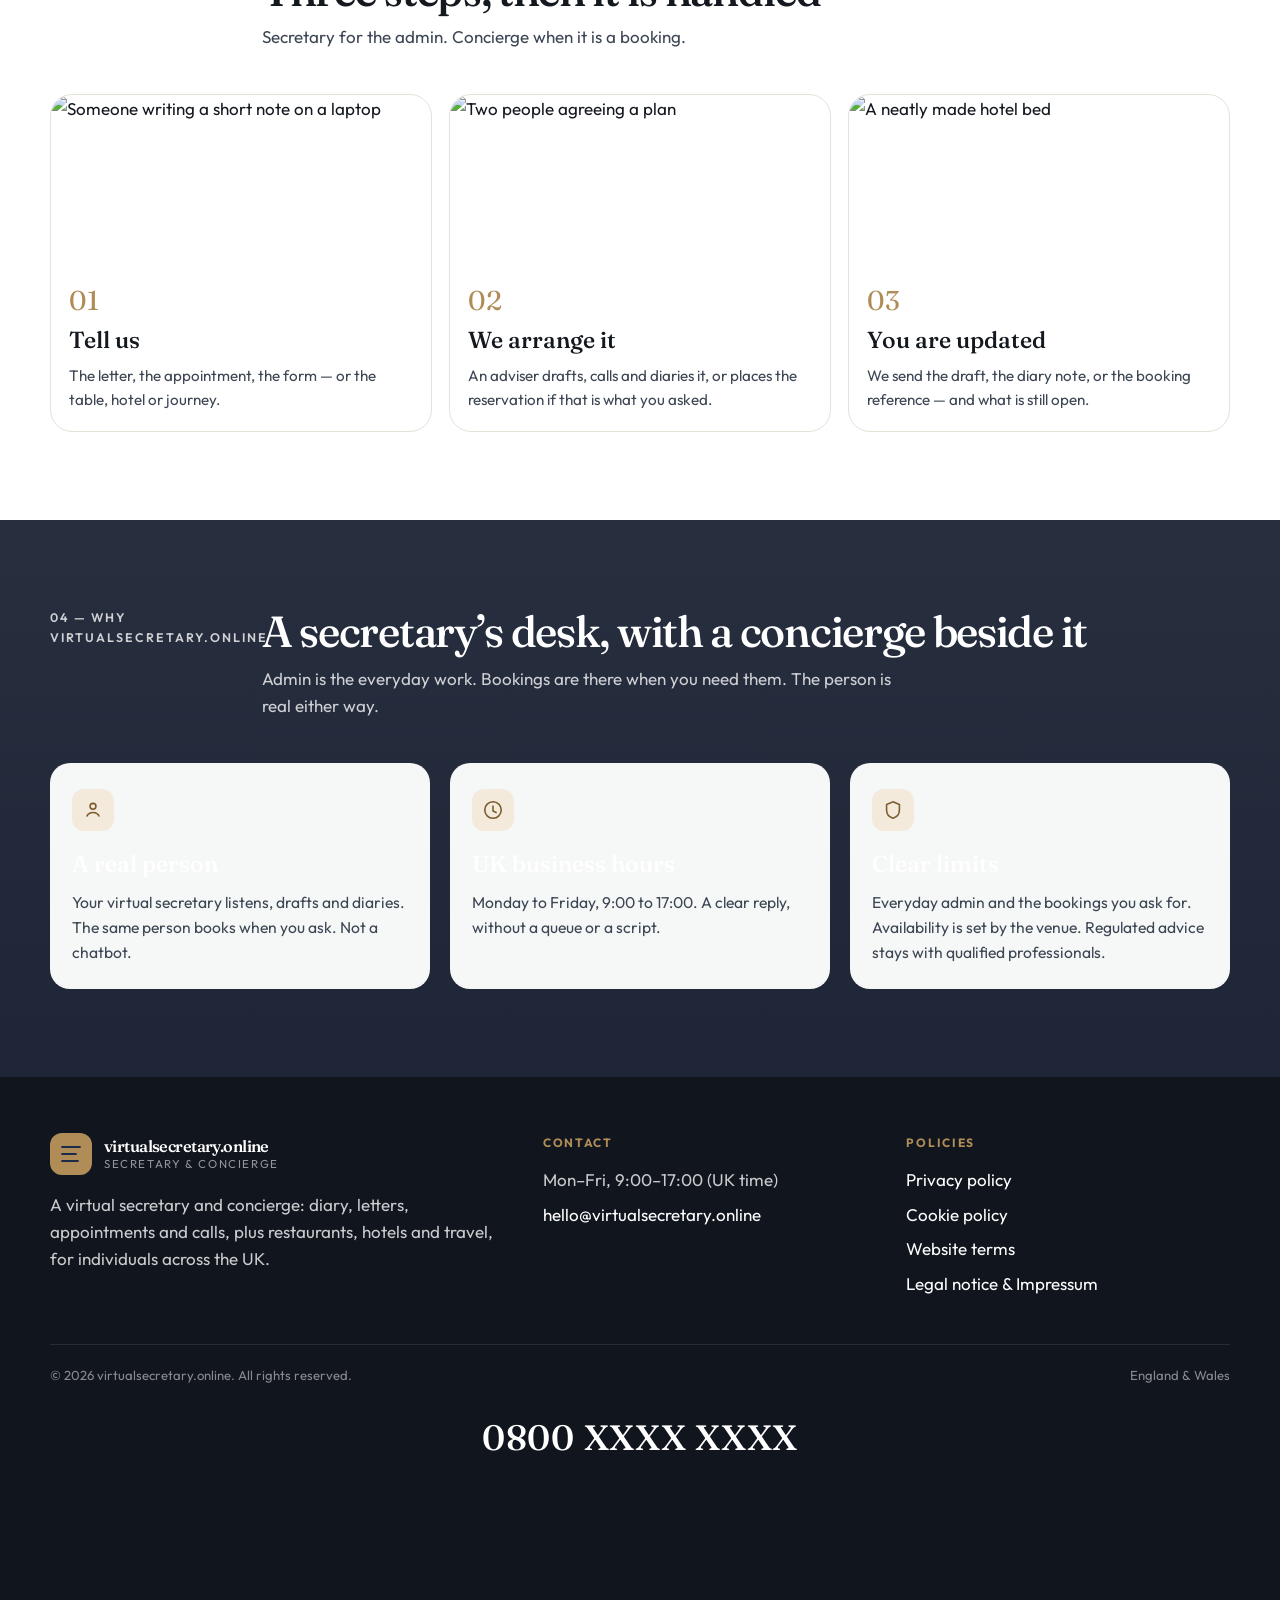
==== commit 2f356ca7: "Rebrand the demo site to virtualsecretary.online and add a favicon. The public name, email and legal" ====
--- a/index.html
+++ b/index.html
@@ -5,9 +5,13 @@
     <meta name="viewport" content="width=device-width, initial-scale=1.0" />
     <meta
       name="description"
-      content="Clerkbay is a virtual secretary and a concierge. Diary, letters, appointments and calls, plus restaurant, hotel and travel bookings, for individuals in the UK."
+      content="virtualsecretary.online is a virtual secretary and a concierge. Diary, letters, appointments and calls, plus restaurant, hotel and travel bookings, for individuals in the UK."
     />
-    <title>Clerkbay | Virtual secretary and concierge</title>
+    <title>virtualsecretary.online | Virtual secretary and concierge</title>
+    <link rel="icon" href="favicon.svg" type="image/svg+xml" />
+    <link rel="icon" href="favicon.png" type="image/png" sizes="64x64" />
+    <link rel="apple-touch-icon" href="apple-touch-icon.png" />
+    <meta name="theme-color" content="#1c2b4a" />
     <link rel="preconnect" href="https://fonts.googleapis.com" />
     <link rel="preconnect" href="https://fonts.gstatic.com" crossorigin />
     <link
@@ -28,7 +32,7 @@
             <circle cx="30" cy="28" r="3.2" fill="#b08d57" />
           </svg>
           <span class="logo-text">
-            <strong>Clerkbay</strong>
+            <strong>virtualsecretary.online</strong>
             <span>Secretary &amp; Concierge</span>
           </span>
         </a>
@@ -53,7 +57,7 @@
             <p class="kicker">Virtual secretary and concierge · United Kingdom</p>
             <h1 id="hero-title">Your virtual secretary. <em>And your concierge.</em></h1>
             <p class="lede">
-              Clerkbay starts with the desk: your diary, your letters, your appointments and the calls you
+              virtualsecretary.online starts with the desk: your diary, your letters, your appointments and the calls you
               would rather not make. The same adviser also books the table, the hotel and the journey.
             </p>
             <div class="hero-actions">
@@ -148,7 +152,7 @@
                 places the booking. We do not replace a solicitor or a financial adviser.
               </p>
               <p>
-                That is Clerkbay. A virtual secretary and a concierge in one person — not a chatbot, and not a
+                That is virtualsecretary.online. A virtual secretary and a concierge in one person — not a chatbot, and not a
                 call-centre script.
               </p>
             </div>
@@ -283,7 +287,7 @@
       <section class="section section-why" id="why">
         <div class="wrap">
           <div class="section-head section-head-light">
-            <p class="section-index">04 — Why Clerkbay</p>
+            <p class="section-index">04 — Why virtualsecretary.online</p>
             <div>
               <h2>A secretary’s desk, with a concierge beside it</h2>
               <p>Admin is the everyday work. Bookings are there when you need them. The person is real either way.</p>
@@ -335,7 +339,7 @@
                 <path d="M12 14h18M12 21h14M12 28h16" stroke="#1c2b4a" stroke-width="1.8" stroke-linecap="round" />
               </svg>
               <span class="logo-text">
-                <strong>Clerkbay</strong>
+                <strong>virtualsecretary.online</strong>
                 <span>Secretary &amp; Concierge</span>
               </span>
             </a>
@@ -345,7 +349,7 @@
             <h2>Contact</h2>
             <ul>
               <li>Mon–Fri, 9:00–17:00 (UK time)</li>
-              <li><a href="mailto:hello@clerkbay.co.uk">hello@clerkbay.co.uk</a></li>
+              <li><a href="mailto:hello@virtualsecretary.online">hello@virtualsecretary.online</a></li>
             </ul>
           </div>
           <div>
@@ -359,7 +363,7 @@
           </div>
         </div>
         <div class="footer-base">
-          <span>&copy; 2026 Clerkbay. All rights reserved.</span>
+          <span>&copy; 2026 virtualsecretary.online. All rights reserved.</span>
           <span>England &amp; Wales</span>
         </div>
         <p class="footer-phone" id="contact"><a href="tel:08000000000">0800 XXXX XXXX</a></p>
--- a/css/styles.css
+++ b/css/styles.css
@@ -45,6 +45,21 @@
   color: inherit;
 }
 
+:focus-visible {
+  outline: 2px solid var(--gold);
+  outline-offset: 3px;
+}
+
+@media (prefers-reduced-motion: reduce) {
+  html {
+    scroll-behavior: auto;
+  }
+
+  .scene img {
+    transition: none;
+  }
+}
+
 .wrap {
   width: min(100% - 2.75rem, var(--max));
   margin-inline: auto;
@@ -89,8 +104,9 @@
 .logo-text strong {
   font-family: var(--serif);
   font-weight: 560;
-  font-size: 1.15rem;
-  letter-spacing: -0.02em;
+  font-size: 1.02rem;
+  letter-spacing: -0.035em;
+  white-space: nowrap;
 }
 
 .logo-text span {
@@ -848,6 +864,7 @@
 
 .legal-body {
   max-width: 760px;
+  overflow-x: auto;
 }
 
 .legal-body h2 {
@@ -961,6 +978,24 @@
 .cookie-option p {
   margin: 0.2rem 0 0;
   font-size: 0.85rem;
+}
+
+@media (max-width: 420px) {
+  .wrap {
+    width: min(100% - 1.75rem, var(--max));
+  }
+
+  .header-bar {
+    gap: 0.75rem;
+  }
+
+  .logo {
+    gap: 0.5rem;
+  }
+
+  .logo-text strong {
+    font-size: 0.9rem;
+  }
 }
 
 @media (max-width: 980px) {
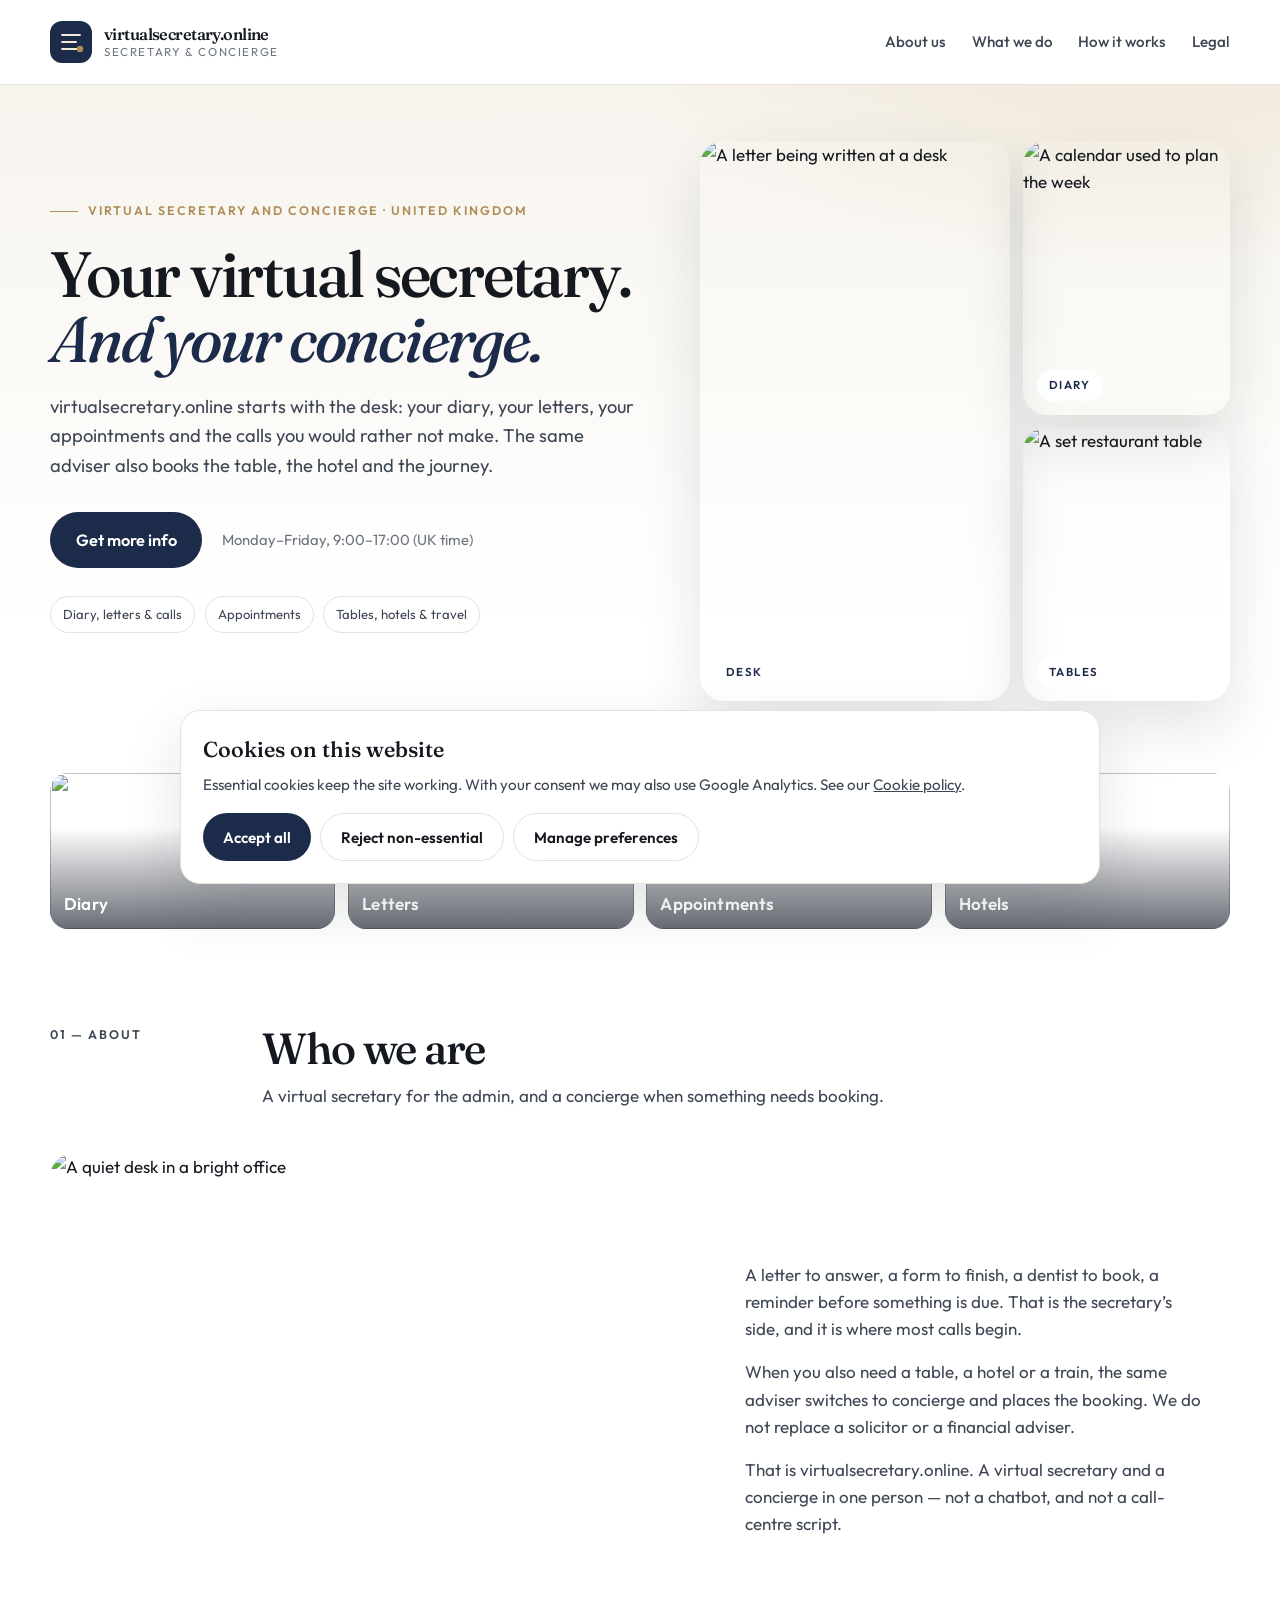
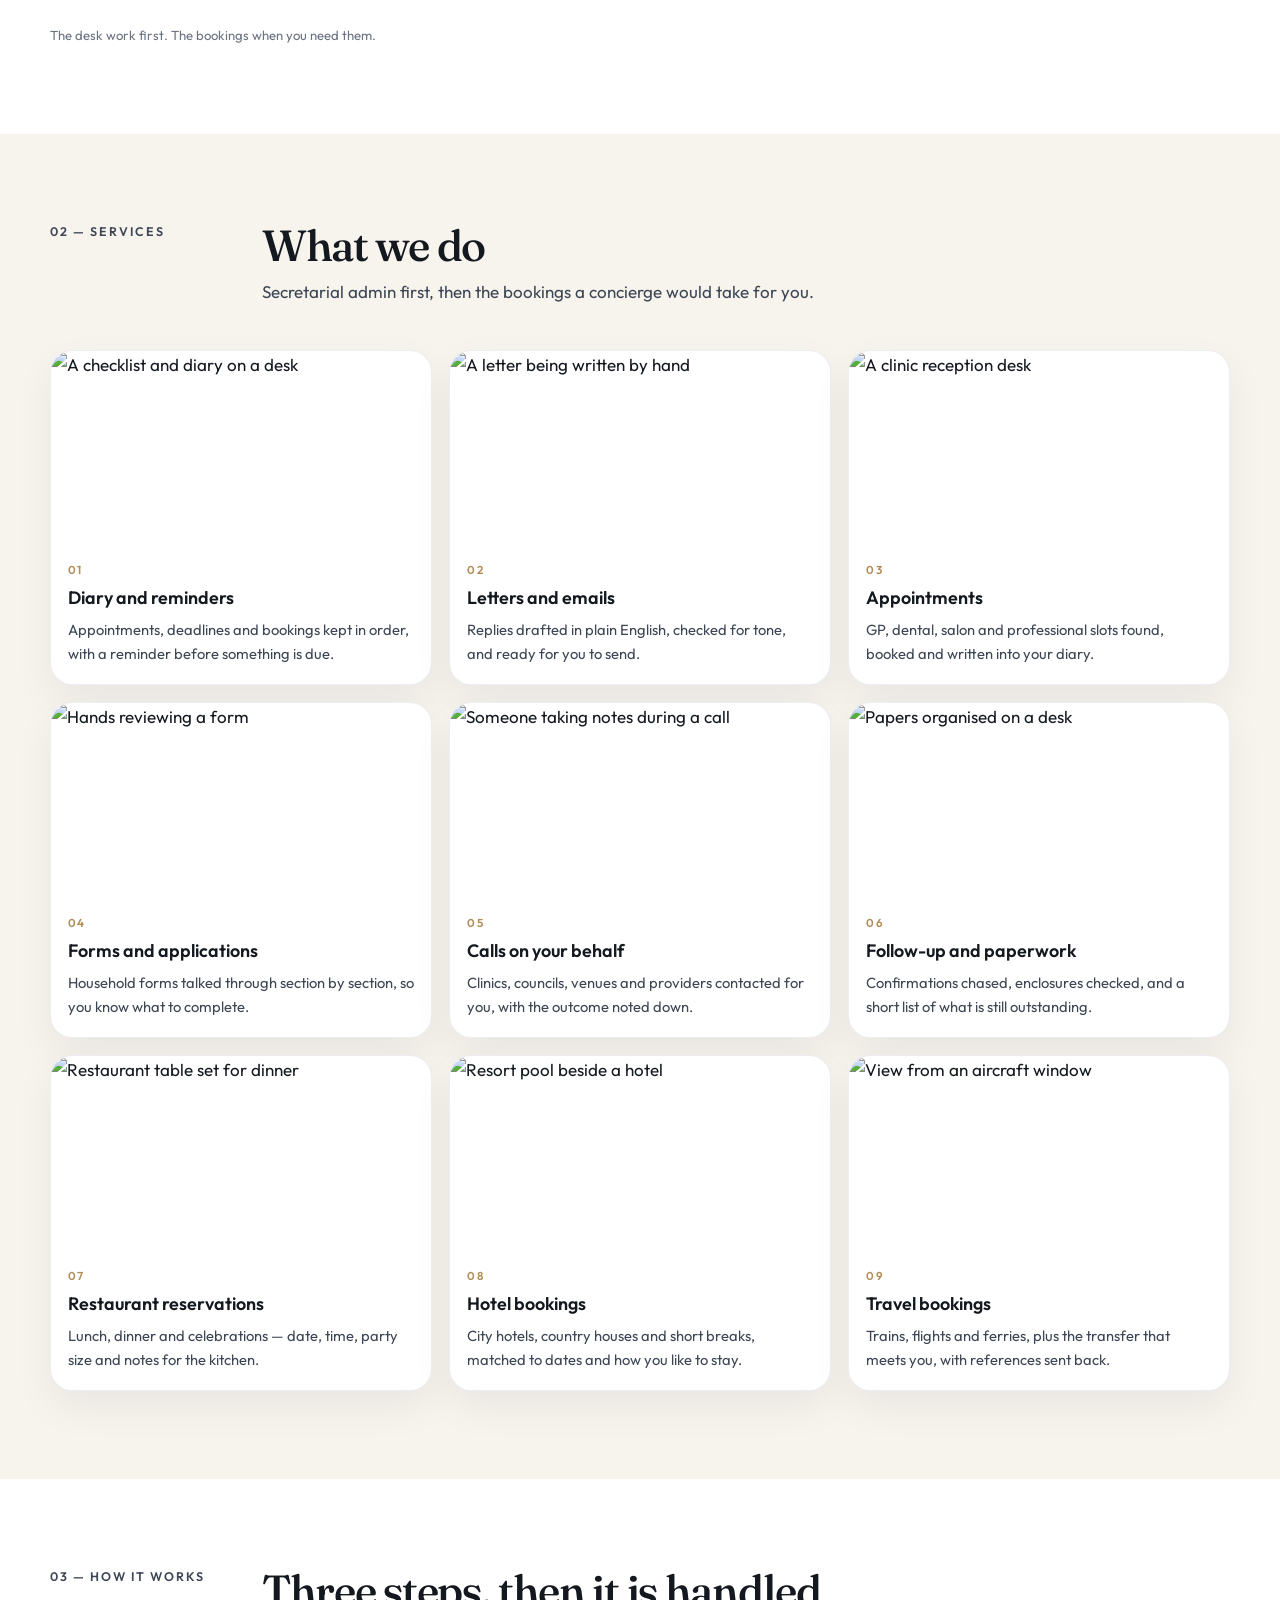
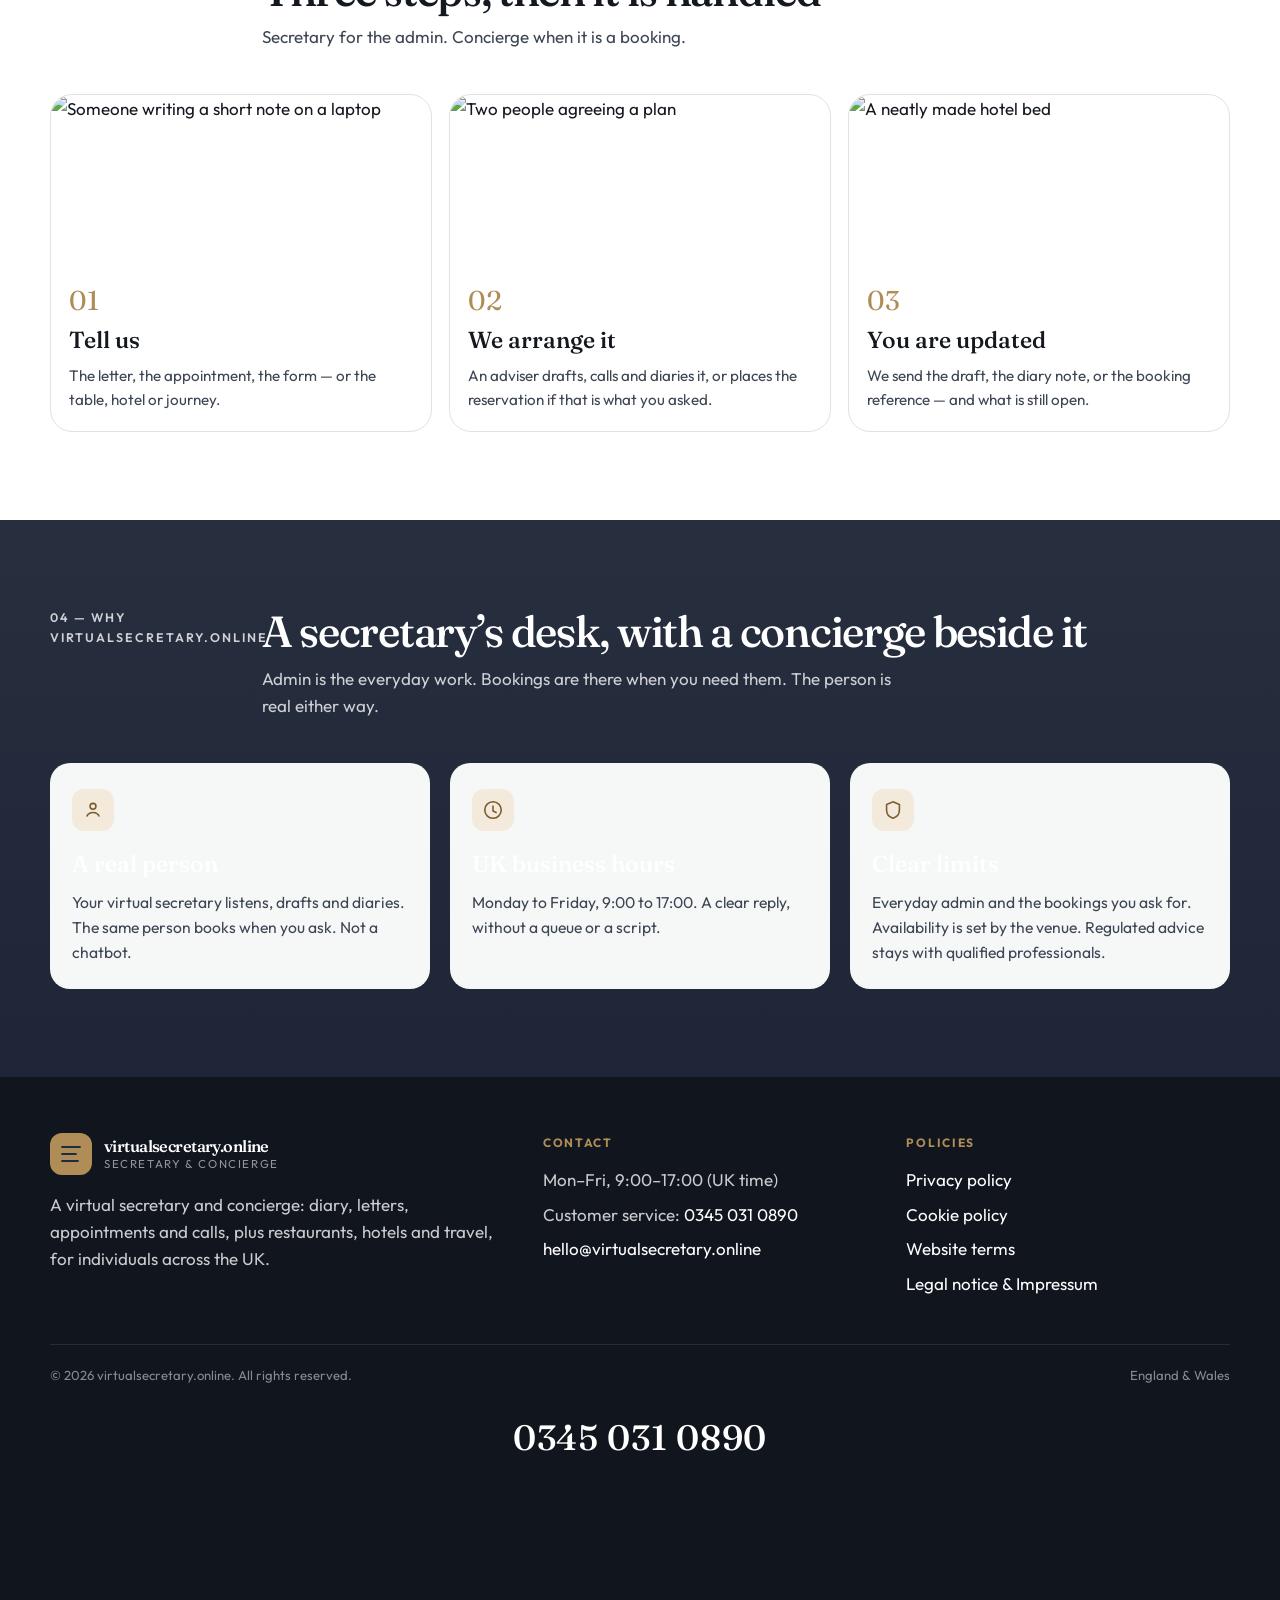
==== commit 9c3559bc: "Add the 0345 031 0890 customer service number to the site contact. Co-authored-by: Cursor <cursorage" ====
--- a/index.html
+++ b/index.html
@@ -349,6 +349,7 @@
             <h2>Contact</h2>
             <ul>
               <li>Mon–Fri, 9:00–17:00 (UK time)</li>
+              <li>Customer service: <a href="tel:+443450310890">0345 031 0890</a></li>
               <li><a href="mailto:hello@virtualsecretary.online">hello@virtualsecretary.online</a></li>
             </ul>
           </div>
@@ -366,7 +367,7 @@
           <span>&copy; 2026 virtualsecretary.online. All rights reserved.</span>
           <span>England &amp; Wales</span>
         </div>
-        <p class="footer-phone" id="contact"><a href="tel:08000000000">0800 XXXX XXXX</a></p>
+        <p class="footer-phone" id="contact"><a href="tel:+443450310890">0345 031 0890</a></p>
       </div>
     </footer>
 
